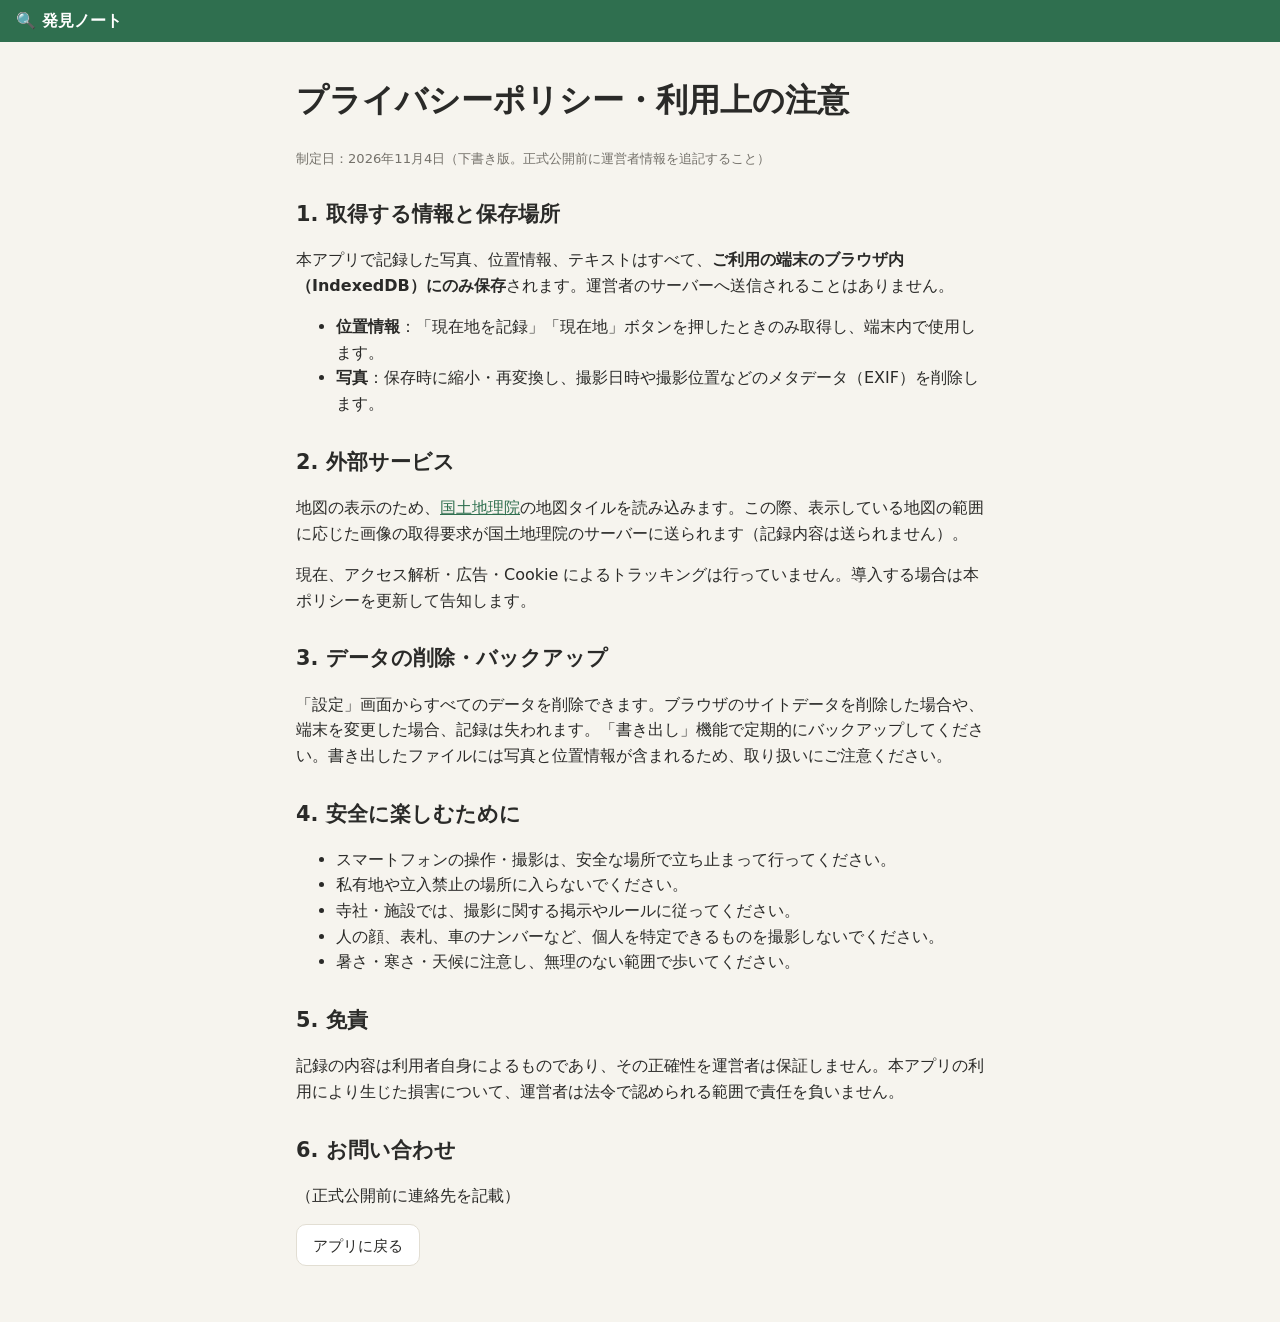
==== privacy.html @ b84bc0ec "発見ノート PWA の初版を追加 散策中に偶然見つけたものを写真・場所・気づき・仮説・調査結果・出典とともに 記録する PWA。経験値は調査の深さ（見つけた/気づいた/調べた/裏付けた）で決まる。  " ====
<!doctype html>
<html lang="ja">
<head>
  <meta charset="utf-8">
  <meta name="viewport" content="width=device-width, initial-scale=1">
  <title>プライバシーポリシー・利用上の注意｜発見ノート</title>
  <link rel="stylesheet" href="css/style.css">
  <style>.main{padding-bottom:40px} h2{margin-top:1.4em}</style>
</head>
<body>
  <header class="topbar"><a href="./#/list" class="brand">🔍 発見ノート</a></header>
  <main class="main">
    <h1>プライバシーポリシー・利用上の注意</h1>
    <p class="muted small">制定日：2026年11月4日（下書き版。正式公開前に運営者情報を追記すること）</p>

    <h2>1. 取得する情報と保存場所</h2>
    <p>本アプリで記録した写真、位置情報、テキストはすべて、<b>ご利用の端末のブラウザ内（IndexedDB）にのみ保存</b>されます。運営者のサーバーへ送信されることはありません。</p>
    <ul>
      <li><b>位置情報</b>：「現在地を記録」「現在地」ボタンを押したときのみ取得し、端末内で使用します。</li>
      <li><b>写真</b>：保存時に縮小・再変換し、撮影日時や撮影位置などのメタデータ（EXIF）を削除します。</li>
    </ul>

    <h2>2. 外部サービス</h2>
    <p>地図の表示のため、<a href="https://maps.gsi.go.jp/development/ichiran.html" target="_blank" rel="noopener">国土地理院</a>の地図タイルを読み込みます。この際、表示している地図の範囲に応じた画像の取得要求が国土地理院のサーバーに送られます（記録内容は送られません）。</p>
    <p>現在、アクセス解析・広告・Cookie によるトラッキングは行っていません。導入する場合は本ポリシーを更新して告知します。</p>

    <h2>3. データの削除・バックアップ</h2>
    <p>「設定」画面からすべてのデータを削除できます。ブラウザのサイトデータを削除した場合や、端末を変更した場合、記録は失われます。「書き出し」機能で定期的にバックアップしてください。書き出したファイルには写真と位置情報が含まれるため、取り扱いにご注意ください。</p>

    <h2>4. 安全に楽しむために</h2>
    <ul>
      <li>スマートフォンの操作・撮影は、安全な場所で立ち止まって行ってください。</li>
      <li>私有地や立入禁止の場所に入らないでください。</li>
      <li>寺社・施設では、撮影に関する掲示やルールに従ってください。</li>
      <li>人の顔、表札、車のナンバーなど、個人を特定できるものを撮影しないでください。</li>
      <li>暑さ・寒さ・天候に注意し、無理のない範囲で歩いてください。</li>
    </ul>

    <h2>5. 免責</h2>
    <p>記録の内容は利用者自身によるものであり、その正確性を運営者は保証しません。本アプリの利用により生じた損害について、運営者は法令で認められる範囲で責任を負いません。</p>

    <h2>6. お問い合わせ</h2>
    <p>（正式公開前に連絡先を記載）</p>

    <p><a class="btn" href="./#/list">アプリに戻る</a></p>
  </main>
</body>
</html>
---- css/style.css ----
:root {
  --bg: #f6f4ee;
  --card: #ffffff;
  --text: #2a2a28;
  --muted: #74716a;
  --line: #e2ded3;
  --accent: #2f6f4f;
  --accent-soft: #e3efe8;
  --danger: #c0392b;
  --warn-bg: #fff6e0;
  --warn-line: #f0d48a;
  --radius: 12px;
  --nav-h: 60px;
  color-scheme: light;
}
@media (prefers-color-scheme: dark) {
  :root {
    --bg: #181a19;
    --card: #232624;
    --text: #e9e7e1;
    --muted: #a19d94;
    --line: #363a37;
    --accent: #6cc196;
    --accent-soft: #24382d;
    --danger: #ef7563;
    --warn-bg: #3a321d;
    --warn-line: #6b5a2c;
    color-scheme: dark;
  }
}

* { box-sizing: border-box; }
html, body { margin: 0; }
body {
  background: var(--bg);
  color: var(--text);
  font-family: system-ui, -apple-system, "Hiragino Sans", "Noto Sans JP", "Yu Gothic UI", sans-serif;
  line-height: 1.6;
  -webkit-text-size-adjust: 100%;
}
a { color: var(--accent); }
h2 { font-size: 1.3rem; margin: 0.4em 0; }
h3 { font-size: 1rem; margin: 0 0 0.5em; }
h4 { font-size: 0.9rem; margin: 1em 0 0.4em; }
.muted { color: var(--muted); }
.small { font-size: 0.82rem; }
.center { text-align: center; }

/* ヘッダー */
.topbar {
  position: sticky; top: 0; z-index: 1000;
  display: flex; align-items: center; justify-content: space-between; gap: 8px;
  padding: calc(8px + env(safe-area-inset-top)) 16px 8px;
  background: var(--accent); color: #fff;
}
.brand { color: #fff; font-weight: 700; text-decoration: none; white-space: nowrap; }
.header-stats { display: flex; align-items: center; gap: 6px; font-size: 0.78rem; min-width: 0; }
.header-stats .lv { font-weight: 700; }
.header-stats .title { overflow: hidden; text-overflow: ellipsis; white-space: nowrap; }
.xpbar { width: 56px; height: 6px; background: rgba(255,255,255,0.3); border-radius: 3px; overflow: hidden; flex: none; }
.xpbar span { display: block; height: 100%; background: #ffe082; }

.main {
  max-width: 720px; margin: 0 auto;
  padding: 12px 16px calc(var(--nav-h) + 90px + env(safe-area-inset-bottom));
}

/* 下部ナビ */
.nav {
  position: fixed; bottom: 0; left: 0; right: 0; z-index: 1000;
  display: flex; height: calc(var(--nav-h) + env(safe-area-inset-bottom));
  padding-bottom: env(safe-area-inset-bottom);
  background: var(--card); border-top: 1px solid var(--line);
}
.nav a {
  flex: 1; display: flex; flex-direction: column; align-items: center; justify-content: center;
  font-size: 0.72rem; color: var(--muted); text-decoration: none;
}
.nav a span { font-size: 1.25rem; line-height: 1.2; }
.nav a.active { color: var(--accent); font-weight: 700; }
.fab {
  position: fixed; right: 16px; bottom: calc(var(--nav-h) + 16px + env(safe-area-inset-bottom)); z-index: 1001;
  width: 58px; height: 58px; border-radius: 50%;
  display: flex; align-items: center; justify-content: center;
  background: var(--accent); color: #fff; font-size: 2rem; text-decoration: none;
  box-shadow: 0 4px 12px rgba(0,0,0,0.25);
}

/* カード・ボタン */
.card {
  background: var(--card); border: 1px solid var(--line); border-radius: var(--radius);
  padding: 14px 16px; margin: 12px 0;
}
.card.error { border-color: var(--danger); }
.notice { background: var(--warn-bg); border-color: var(--warn-line); }
.notice ul { margin: 0.4em 0 0.6em; padding-left: 1.2em; }
.notice-inline { background: var(--warn-bg); border: 1px solid var(--warn-line); border-radius: 8px; padding: 8px 12px; font-size: 0.85rem; }

.btn {
  display: inline-flex; align-items: center; justify-content: center; gap: 4px;
  min-height: 42px; padding: 8px 16px; border-radius: 10px;
  border: 1px solid var(--line); background: var(--card); color: var(--text);
  font: inherit; font-size: 0.92rem; cursor: pointer; text-decoration: none;
}
.btn.primary { background: var(--accent); border-color: var(--accent); color: #fff; font-weight: 700; }
.btn.danger { color: var(--danger); border-color: var(--danger); background: transparent; }
.btn.ghost { background: transparent; }
.btn.small { min-height: 34px; padding: 4px 12px; font-size: 0.85rem; }
.btn[hidden] { display: none; }
.row { display: flex; flex-wrap: wrap; gap: 8px; align-items: center; }
.actions { display: flex; gap: 10px; justify-content: flex-end; margin: 16px 0; }
.actions.sticky {
  position: sticky; bottom: calc(var(--nav-h) + 8px + env(safe-area-inset-bottom));
  background: var(--bg); padding: 10px 0; margin-bottom: 0; z-index: 500;
}

/* 統計 */
.stats { display: grid; grid-template-columns: repeat(4, 1fr); text-align: center; padding: 10px 6px; }
.stat b { display: block; font-size: 1.3rem; }
.stat span { font-size: 0.75rem; color: var(--muted); }
.xp-line { font-size: 0.85rem; color: var(--muted); margin: -4px 0 8px; text-align: center; }

.filters { display: flex; gap: 8px; margin: 8px 0; }
.filters select, .filters input { flex: 1; min-width: 0; }

/* フォーム */
input, select, textarea {
  font: inherit; font-size: 16px; color: var(--text);
  width: 100%; padding: 9px 11px; border: 1px solid var(--line); border-radius: 8px; background: var(--card);
}
textarea { resize: vertical; }
label { display: block; margin: 0 0 10px; font-size: 0.9rem; }
label > input, label > textarea { margin-top: 4px; }
fieldset { border: none; padding: 0; margin: 0 0 10px; }
legend { font-size: 0.9rem; margin-bottom: 6px; padding: 0; }
.cats { display: flex; flex-wrap: wrap; gap: 6px; }
.cat-chip { margin: 0; }
.cat-chip input { position: absolute; opacity: 0; width: 1px; height: 1px; }
.cat-chip span {
  display: inline-block; padding: 6px 10px; border: 1px solid var(--line); border-radius: 999px;
  font-size: 0.82rem; cursor: pointer; background: var(--card);
}
.cat-chip input:checked + span { background: var(--accent); border-color: var(--accent); color: #fff; }
.cat-chip input:focus-visible + span { outline: 2px solid var(--accent); outline-offset: 2px; }
.confidence { display: flex; gap: 14px; flex-wrap: wrap; margin-top: 12px; }
.confidence legend { width: 100%; }
.confidence label { display: inline-flex; align-items: center; gap: 4px; margin: 0; }
.confidence input { width: auto; }
.source-row { display: grid; grid-template-columns: 1fr auto; gap: 6px; margin-bottom: 10px; padding-bottom: 10px; border-bottom: 1px dashed var(--line); }
.source-row input[data-k="url"] { grid-column: 1; }
.source-row button { grid-row: 1 / span 2; grid-column: 2; align-self: center; }
.photo-preview img { width: 100%; max-height: 320px; object-fit: contain; border-radius: 8px; background: #0001; }
.photo-preview { margin-bottom: 10px; }

/* 一覧 */
.cards { list-style: none; padding: 0; margin: 0; }
.item {
  display: flex; gap: 12px; align-items: center;
  padding: 10px; margin: 8px 0; border-radius: var(--radius);
  background: var(--card); border: 1px solid var(--line); color: inherit; text-decoration: none;
}
.item img, .item .noimg { width: 72px; height: 72px; border-radius: 8px; object-fit: cover; flex: none; }
.item .noimg { display: flex; align-items: center; justify-content: center; font-size: 1.8rem; }
.item .body { display: flex; flex-direction: column; min-width: 0; }
.item .name { font-weight: 700; overflow: hidden; text-overflow: ellipsis; white-space: nowrap; }
.item .meta { font-size: 0.8rem; color: var(--muted); display: flex; align-items: center; gap: 6px; }
.depth { display: inline-flex; gap: 3px; vertical-align: middle; }
.depth .dot { width: 9px; height: 9px; border-radius: 50%; border: 1.5px solid var(--accent); }
.depth .dot.on { background: var(--accent); }
.xp { font-size: 0.8rem; color: var(--accent); font-weight: 700; }

.empty { text-align: center; padding: 32px 8px; }
.empty .big { font-size: 3rem; margin: 0; }

/* 詳細 */
.detail .photo { width: 100%; max-height: 60vh; object-fit: contain; border-radius: var(--radius); background: #0002; display: block; margin-top: 8px; }
.detail .meta { font-size: 0.85rem; color: var(--muted); margin: 0; }
.hint { background: var(--accent-soft); border-radius: 8px; padding: 8px 12px; font-size: 0.85rem; margin: 8px 0 0; }
.sources { padding-left: 1.2em; margin: 0; word-break: break-all; }

/* 地図 */
.minimap { height: 220px; border-radius: 8px; overflow: hidden; margin: 8px 0; z-index: 0; }
.fullmap-wrap { position: relative; margin: -12px -16px 0; }
.fullmap { height: calc(100vh - 52px - var(--nav-h) - env(safe-area-inset-bottom)); height: calc(100dvh - 52px - var(--nav-h) - env(safe-area-inset-bottom)); z-index: 0; }
.map-locate { position: absolute; left: 12px; bottom: 24px; z-index: 600; box-shadow: 0 2px 8px rgba(0,0,0,0.2); }
.map-empty { position: absolute; top: 12px; left: 50%; transform: translateX(-50%); z-index: 600; background: var(--card); padding: 6px 12px; border-radius: 8px; font-size: 0.85rem; margin: 0; white-space: nowrap; }
.popup { display: flex; flex-direction: column; gap: 2px; min-width: 140px; }
.popup img { width: 160px; height: 110px; object-fit: cover; border-radius: 6px; }
.leaflet-container { font: inherit; }

/* 図鑑 */
.progress { height: 10px; background: var(--line); border-radius: 5px; overflow: hidden; }
.progress span { display: block; height: 100%; background: var(--accent); }
.zukan { list-style: none; padding: 0; margin: 14px 0; display: grid; grid-template-columns: repeat(auto-fill, minmax(150px, 1fr)); gap: 10px; }
.zukan li > * {
  display: flex; flex-direction: column; align-items: center; text-align: center; gap: 2px;
  height: 100%; padding: 12px 8px; border-radius: var(--radius);
  background: var(--card); border: 1px solid var(--line); color: inherit; text-decoration: none;
}
.zukan .found > a { border: 2px solid var(--c); }
.zukan .icon { font-size: 2rem; }
.zukan .name { font-weight: 700; font-size: 0.85rem; }
.zukan .count { font-size: 0.8rem; color: var(--accent); }
.zukan .locked > div { border-style: dashed; }
.zukan .locked .icon { color: var(--muted); font-weight: 700; }
.zukan .locked .name { color: var(--muted); }
.zukan .hint { background: none; padding: 0; margin: 0; font-size: 0.74rem; color: var(--muted); }
.depth-legend { list-style: none; padding: 0; margin: 0; font-size: 0.88rem; }
.depth-legend li { margin: 4px 0; }

/* トースト */
.toast {
  position: fixed; left: 50%; bottom: calc(var(--nav-h) + 90px + env(safe-area-inset-bottom)); z-index: 2000;
  transform: translateX(-50%) translateY(20px); opacity: 0; pointer-events: none;
  max-width: calc(100% - 32px); padding: 10px 16px; border-radius: 10px;
  background: #222; color: #fff; font-size: 0.9rem; text-align: center;
  transition: opacity .2s, transform .2s;
}
.toast.show { opacity: 1; transform: translateX(-50%) translateY(0); }
body[data-route="new"] .fab, body[data-route="edit"] .fab { display: none; }
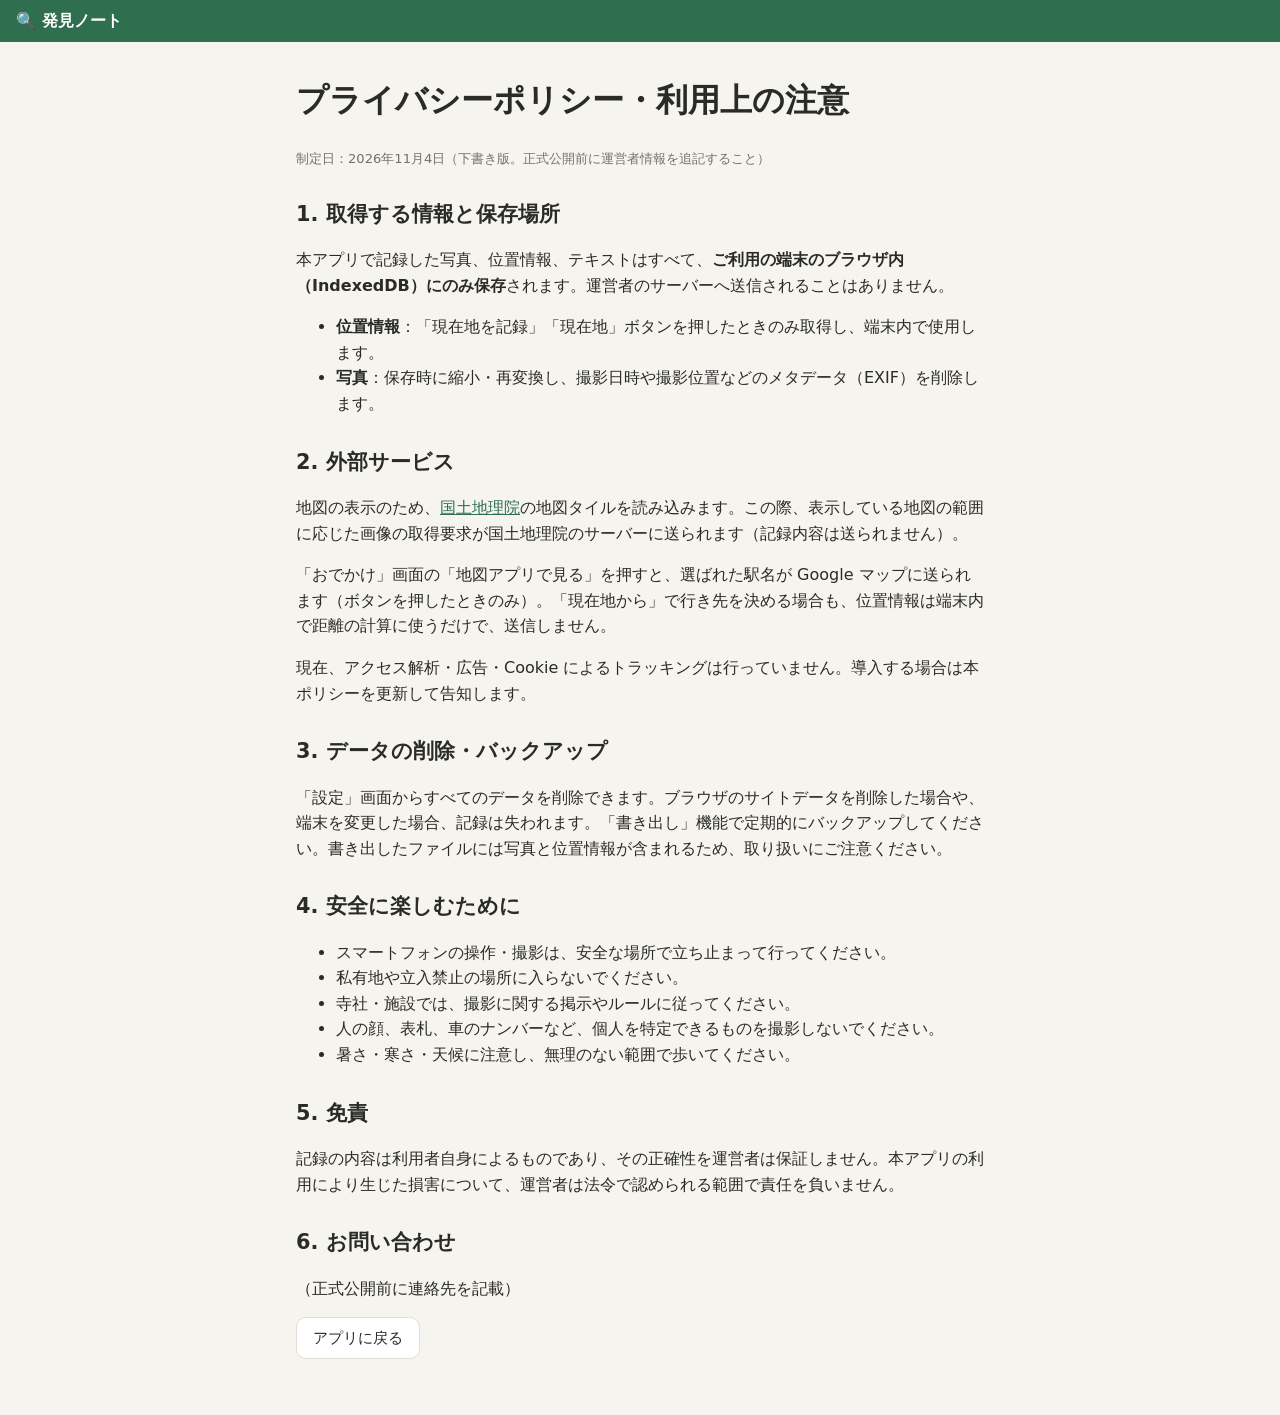
==== commit 58d8ad00: "おでかけ機能を追加：散策のスタート駅をランダムに決める - 神奈川県の駅 347 駅のデータ（国土数値情報 鉄道データ 令和6年度を加工）と生成スクリプト - 現在地または指定駅からの距離範囲、または" ====
--- a/privacy.html
+++ b/privacy.html
@@ -22,6 +22,7 @@
 
     <h2>2. 外部サービス</h2>
     <p>地図の表示のため、<a href="https://maps.gsi.go.jp/development/ichiran.html" target="_blank" rel="noopener">国土地理院</a>の地図タイルを読み込みます。この際、表示している地図の範囲に応じた画像の取得要求が国土地理院のサーバーに送られます（記録内容は送られません）。</p>
+    <p>「おでかけ」画面の「地図アプリで見る」を押すと、選ばれた駅名が Google マップに送られます（ボタンを押したときのみ）。「現在地から」で行き先を決める場合も、位置情報は端末内で距離の計算に使うだけで、送信しません。</p>
     <p>現在、アクセス解析・広告・Cookie によるトラッキングは行っていません。導入する場合は本ポリシーを更新して告知します。</p>
 
     <h2>3. データの削除・バックアップ</h2>
--- a/css/style.css
+++ b/css/style.css
@@ -218,3 +218,34 @@
 }
 .toast.show { opacity: 1; transform: translateX(-50%) translateY(0); }
 body[data-route="new"] .fab, body[data-route="edit"] .fab { display: none; }
+
+/* おでかけ */
+.segmented { display: flex; gap: 0; margin-bottom: 14px; border: 1px solid var(--accent); border-radius: 10px; overflow: hidden; }
+.segmented legend { position: absolute; width: 1px; height: 1px; overflow: hidden; clip: rect(0 0 0 0); }
+.segmented label { flex: 1; margin: 0; }
+.segmented input { position: absolute; opacity: 0; width: 1px; height: 1px; }
+.segmented span { display: block; text-align: center; padding: 9px 4px; cursor: pointer; font-size: 0.9rem; color: var(--accent); }
+.segmented input:checked + span { background: var(--accent); color: #fff; font-weight: 700; }
+.segmented input:focus-visible + span { outline: 2px solid var(--accent); outline-offset: -4px; }
+.inline-radios { display: flex; gap: 16px; flex-wrap: wrap; }
+.inline-radios legend { width: 100%; }
+.inline-radios label, label.check { display: inline-flex; align-items: center; gap: 6px; margin: 0 0 10px; }
+.inline-radios input, label.check input { width: auto; }
+.range-row { display: flex; align-items: center; gap: 8px; }
+.range-row label { flex: 1; margin: 0; }
+[hidden] { display: none !important; }
+.btn.big { width: 100%; min-height: 52px; font-size: 1.05rem; margin-top: 4px; }
+.btn:disabled { opacity: 0.55; cursor: default; }
+.go-result { text-align: center; }
+.station-name { font-size: 2.2rem; font-weight: 800; margin: 4px 0; line-height: 1.2; letter-spacing: 0.04em; }
+.station-name small { font-size: 1rem; font-weight: 700; margin-left: 4px; }
+.station-name.rolling { color: var(--muted); min-height: 2.7rem; }
+.lines { list-style: none; padding: 0; margin: 6px 0 10px; display: flex; flex-wrap: wrap; gap: 6px; justify-content: center; }
+.lines li { font-size: 0.78rem; padding: 2px 10px; border-radius: 999px; background: var(--accent-soft); }
+.go-result .hint { text-align: left; }
+.go-actions { justify-content: center; }
+.trips { list-style: none; padding: 0; margin: 12px 0 0; }
+.trips li { display: flex; flex-wrap: wrap; align-items: center; gap: 4px 10px; padding: 8px 0; border-top: 1px solid var(--line); }
+.trip-name { font-weight: 700; }
+.trip-actions { margin-left: auto; display: flex; gap: 6px; }
+.nav a { font-size: 0.68rem; }
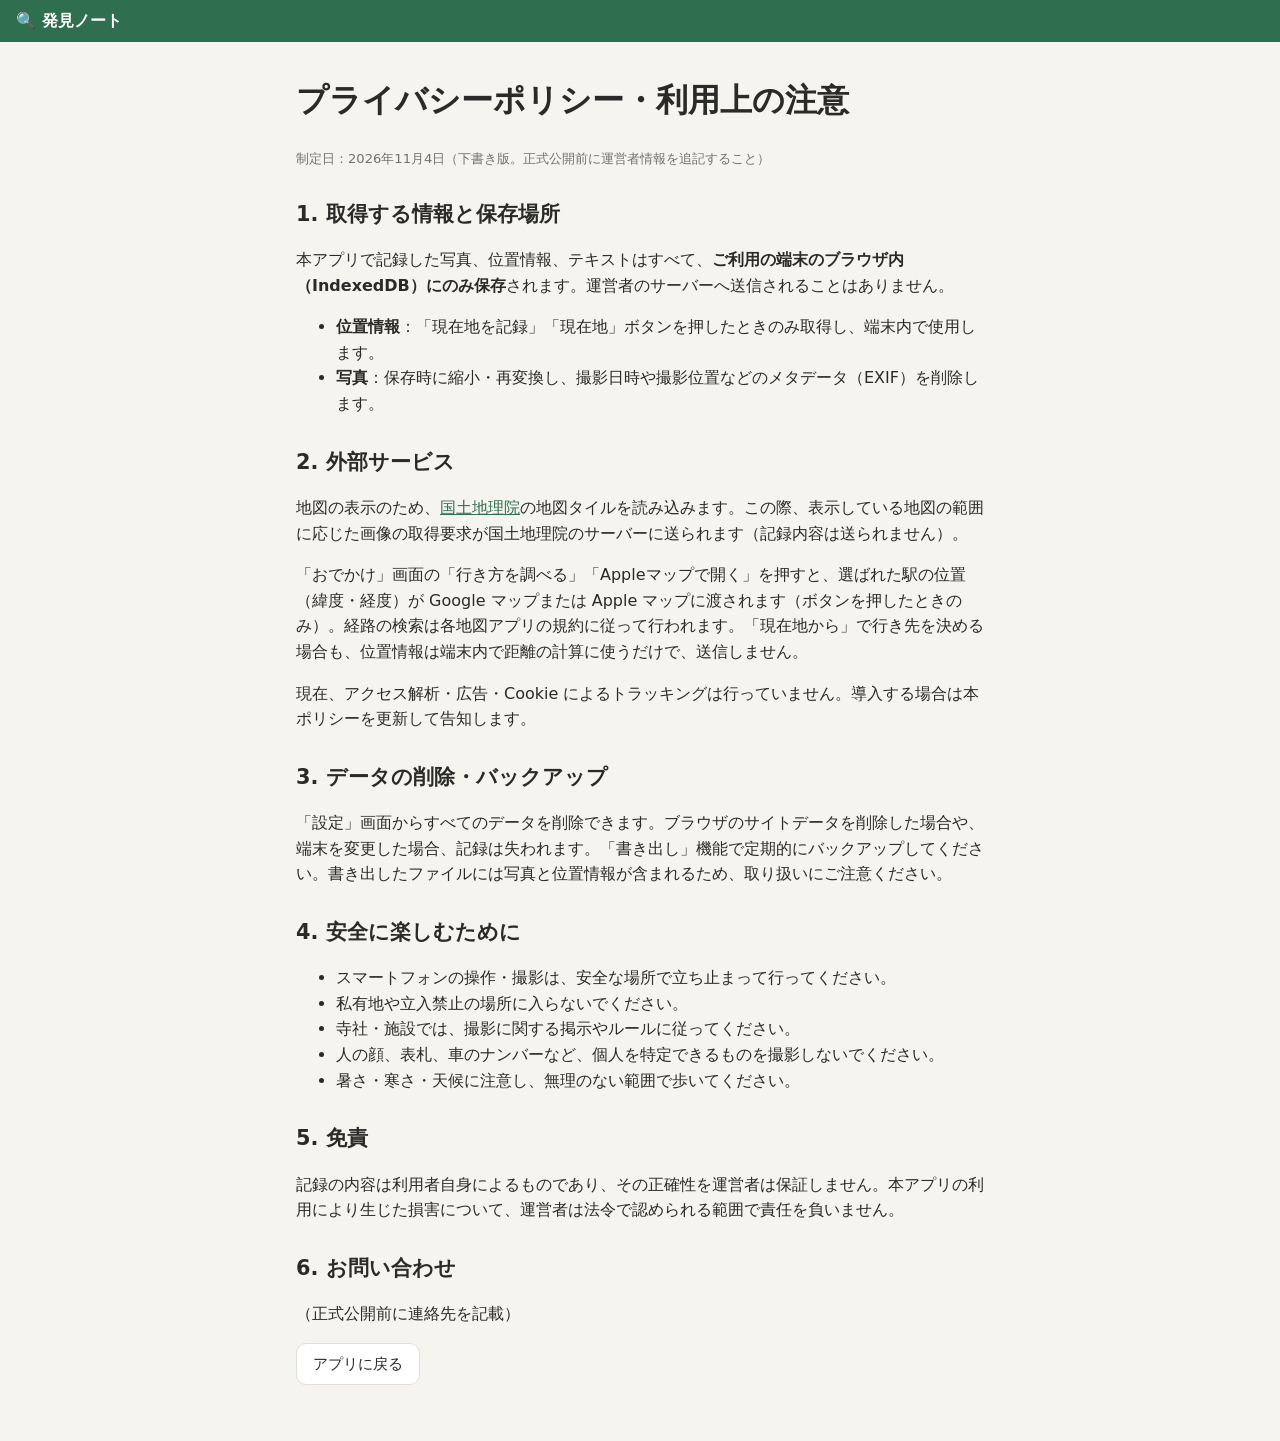
==== commit 3bbb368e: "おでかけ：「いまのおでかけ」で行き先と目的を常に表示、経路リンクを修正 (v0.9.0) - おでかけに状態（移動中→到着→終了）と目的（お題・変更可・自由に歩く）、メモを持たせた - おでかけ画面と" ====
--- a/privacy.html
+++ b/privacy.html
@@ -22,7 +22,7 @@
 
     <h2>2. 外部サービス</h2>
     <p>地図の表示のため、<a href="https://maps.gsi.go.jp/development/ichiran.html" target="_blank" rel="noopener">国土地理院</a>の地図タイルを読み込みます。この際、表示している地図の範囲に応じた画像の取得要求が国土地理院のサーバーに送られます（記録内容は送られません）。</p>
-    <p>「おでかけ」画面の「地図アプリで見る」を押すと、選ばれた駅名が Google マップに送られます（ボタンを押したときのみ）。「現在地から」で行き先を決める場合も、位置情報は端末内で距離の計算に使うだけで、送信しません。</p>
+    <p>「おでかけ」画面の「行き方を調べる」「Appleマップで開く」を押すと、選ばれた駅の位置（緯度・経度）が Google マップまたは Apple マップに渡されます（ボタンを押したときのみ）。経路の検索は各地図アプリの規約に従って行われます。「現在地から」で行き先を決める場合も、位置情報は端末内で距離の計算に使うだけで、送信しません。</p>
     <p>現在、アクセス解析・広告・Cookie によるトラッキングは行っていません。導入する場合は本ポリシーを更新して告知します。</p>
 
     <h2>3. データの削除・バックアップ</h2>
--- a/css/style.css
+++ b/css/style.css
@@ -249,3 +249,67 @@
 .trip-name { font-weight: 700; }
 .trip-actions { margin-left: auto; display: flex; gap: 6px; }
 .nav a { font-size: 0.68rem; }
+.cooldown-note { display: flex; flex-wrap: wrap; align-items: center; gap: 6px; margin-top: -4px; }
+
+/* 更新履歴 */
+.changelog { list-style: none; padding: 0; margin: 0; }
+.changelog > li { padding: 8px 0; border-top: 1px solid var(--line); }
+.changelog > li:first-child { border-top: none; padding-top: 0; }
+.cl-head { margin: 0 0 4px; }
+.changelog ul { margin: 0; padding-left: 1.2em; font-size: 0.9rem; }
+.badge { display: inline-block; font-size: 0.7rem; padding: 0 8px; border-radius: 999px; background: var(--accent); color: #fff; vertical-align: middle; }
+.update-banner { max-width: 720px; margin: 12px auto 0; padding: 0 16px; }
+.update-banner .ub-body { background: var(--accent-soft); border: 1px solid var(--accent); border-radius: var(--radius); padding: 12px 14px; }
+.update-banner ul { margin: 6px 0 10px; padding-left: 1.2em; font-size: 0.88rem; }
+
+/* グループ・ガイド・気持ち */
+.cat-group { width: 100%; margin: 8px 0 0; font-size: 0.78rem; color: var(--muted); font-weight: 700; }
+.cat-group:first-of-type { margin-top: 0; }
+.feel-chips { margin-top: 6px; }
+.filters { flex-wrap: wrap; }
+.filters select { flex: 1 1 40%; }
+.filters input { flex: 1 1 100%; }
+.feelings { display: inline-flex; flex-wrap: wrap; gap: 4px; margin: 2px 0 6px; }
+.feelings .feel { font-size: 0.8rem; padding: 1px 8px; border-radius: 999px; background: var(--warn-bg); border: 1px solid var(--warn-line); }
+.feelings.mini { margin: 0; }
+.feelings.mini .feel { font-size: 0.7rem; padding: 0 6px; }
+.zukan-group { margin: 18px 0 0; font-size: 0.95rem; }
+.zukan { margin-top: 8px; }
+.zukan .stars { font-size: 0.72rem; color: #c28a00; }
+.zukan .guide-link { font-size: 0.72rem; color: var(--accent); margin-top: 2px; }
+.zukan .locked > a { border-style: dashed; }
+.guide-head { display: flex; gap: 14px; align-items: center; border-left: 6px solid var(--c); }
+.guide-head .icon { font-size: 2.6rem; }
+.guide-head h2 { margin: 0; }
+.guide-head p { margin: 2px 0; }
+.guide-head .stars { color: #c28a00; font-size: 0.85rem; }
+.guide-list { padding-left: 1.2em; margin: 0; }
+.guide-list li { margin: 3px 0; }
+.feel-grid { list-style: none; padding: 0 !important; margin: 8px 0 0; display: grid; grid-template-columns: repeat(4, 1fr); gap: 6px; }
+.feel-grid a { display: flex; flex-direction: column; align-items: center; padding: 8px 2px; border-radius: 10px; border: 1px solid var(--line); color: var(--muted); text-decoration: none; font-size: 0.78rem; }
+.feel-grid a.has { color: var(--text); border-color: var(--warn-line); background: var(--warn-bg); }
+.feel-grid .icon { font-size: 1.4rem; }
+
+/* 路線でしぼる */
+.line-filter { border: 1px solid var(--line); border-radius: 10px; padding: 8px 12px; margin: 4px 0 12px; }
+.line-filter summary { cursor: pointer; font-size: 0.9rem; padding: 4px 0; }
+.line-filter summary span { color: var(--accent); font-weight: 700; }
+.line-groups { display: flex; flex-wrap: wrap; gap: 6px; margin: 6px 0; }
+.line-groups small { color: inherit; opacity: 0.7; font-size: 0.7rem; }
+
+/* いまのおでかけ */
+.go-form-title { margin: 18px 0 0; }
+.active-trip { border: 2px solid var(--accent); text-align: center; }
+.at-label { margin: 0; font-size: 0.85rem; font-weight: 700; color: var(--accent); }
+.status { display: inline-block; font-size: 0.72rem; padding: 0 8px; border-radius: 999px; color: #fff; background: #ef6c00; margin-left: 4px; vertical-align: middle; }
+.status.arrived { background: var(--accent); }
+.at-to { font-size: 0.95rem; font-weight: 700; }
+.at-goal { text-align: left; background: var(--accent-soft); border-radius: 8px; padding: 8px 12px; margin: 8px 0; }
+.at-goal p { margin: 0 0 6px; }
+.at-goal label { margin: 6px 0 0; }
+.at-count { margin: 8px 0 2px; }
+.at-items { list-style: none; padding: 0; margin: 0 0 6px; font-size: 0.88rem; }
+.at-steps { margin: 4px 0; }
+.m0 { margin: 0 0 4px; }
+.active-mini { display: flex; flex-direction: column; gap: 2px; border: 2px solid var(--accent); color: inherit; text-decoration: none; }
+.trip-link { background: var(--accent-soft); border-radius: 8px; padding: 8px 12px; display: flex !important; }
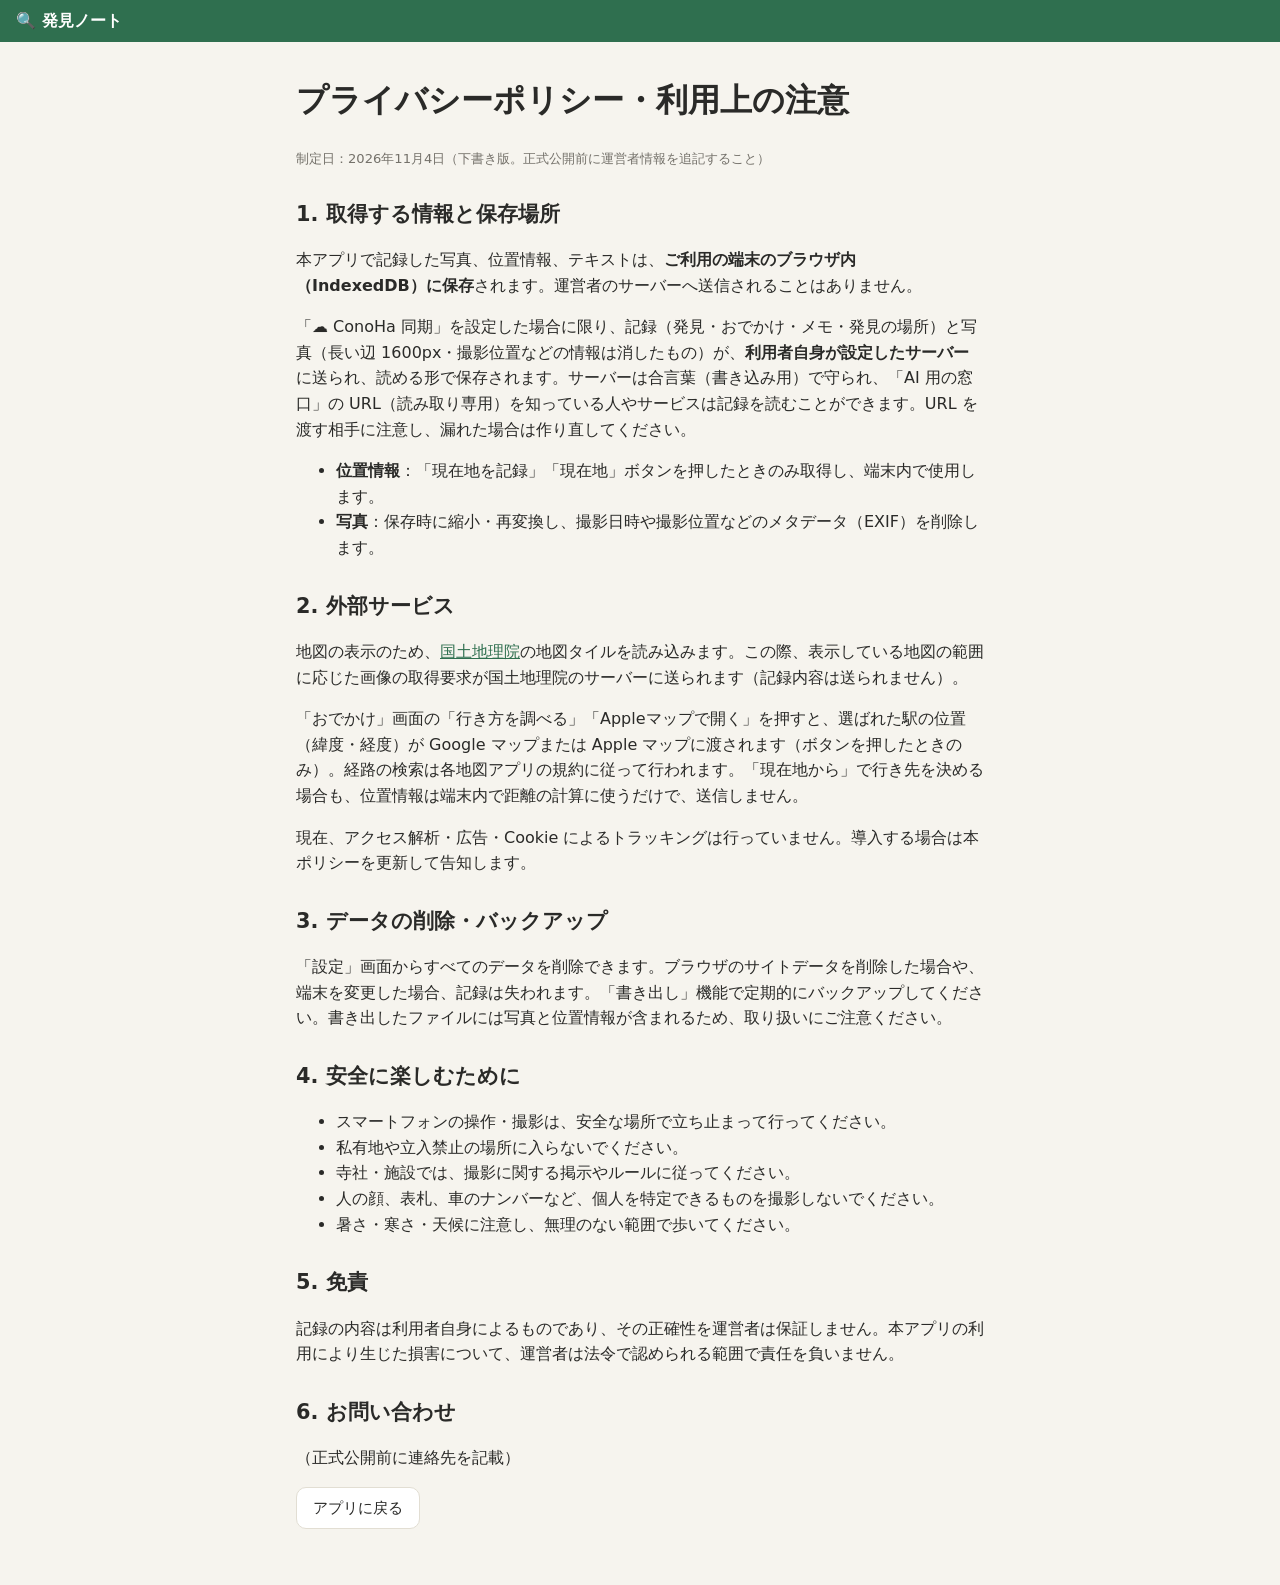
==== commit 38652d9b: "☁️ ConoHa 同期と AI 用の読み取り窓口を追加 (v0.14.0) - server/：sync.php（アプリ用・読み書き）、ai.php（AI 用・読むだけ・Markdown/JSON）" ====
--- a/privacy.html
+++ b/privacy.html
@@ -14,14 +14,15 @@
     <p class="muted small">制定日：2026年11月4日（下書き版。正式公開前に運営者情報を追記すること）</p>
 
     <h2>1. 取得する情報と保存場所</h2>
-    <p>本アプリで記録した写真、位置情報、テキストはすべて、<b>ご利用の端末のブラウザ内（IndexedDB）にのみ保存</b>されます。運営者のサーバーへ送信されることはありません。</p>
+    <p>本アプリで記録した写真、位置情報、テキストは、<b>ご利用の端末のブラウザ内（IndexedDB）に保存</b>されます。運営者のサーバーへ送信されることはありません。</p>
+    <p>「☁️ ConoHa 同期」を設定した場合に限り、記録（発見・おでかけ・メモ・発見の場所）と写真（長い辺 1600px・撮影位置などの情報は消したもの）が、<b>利用者自身が設定したサーバー</b>に送られ、読める形で保存されます。サーバーは合言葉（書き込み用）で守られ、「AI 用の窓口」の URL（読み取り専用）を知っている人やサービスは記録を読むことができます。URL を渡す相手に注意し、漏れた場合は作り直してください。</p>
     <ul>
       <li><b>位置情報</b>：「現在地を記録」「現在地」ボタンを押したときのみ取得し、端末内で使用します。</li>
       <li><b>写真</b>：保存時に縮小・再変換し、撮影日時や撮影位置などのメタデータ（EXIF）を削除します。</li>
     </ul>
 
     <h2>2. 外部サービス</h2>
-    <p>地図の表示のため、<a href="https://maps.gsi.go.jp/development/ichiran.html" target="_blank" rel="noopener">国土地理院</a>の地図タイルを読み込みます。この際、表示している地図の範囲に応じた画像の取得要求が国土地理院のサーバーに送られます（記録内容は送られません）。</p>
+    <p>地図の表示のため、<a href="https://maps.gsi.go.jp/development/ichiran.html" rel="noopener">国土地理院</a>の地図タイルを読み込みます。この際、表示している地図の範囲に応じた画像の取得要求が国土地理院のサーバーに送られます（記録内容は送られません）。</p>
     <p>「おでかけ」画面の「行き方を調べる」「Appleマップで開く」を押すと、選ばれた駅の位置（緯度・経度）が Google マップまたは Apple マップに渡されます（ボタンを押したときのみ）。経路の検索は各地図アプリの規約に従って行われます。「現在地から」で行き先を決める場合も、位置情報は端末内で距離の計算に使うだけで、送信しません。</p>
     <p>現在、アクセス解析・広告・Cookie によるトラッキングは行っていません。導入する場合は本ポリシーを更新して告知します。</p>
 
--- a/css/style.css
+++ b/css/style.css
@@ -313,3 +313,59 @@
 .m0 { margin: 0 0 4px; }
 .active-mini { display: flex; flex-direction: column; gap: 2px; border: 2px solid var(--accent); color: inherit; text-decoration: none; }
 .trip-link { background: var(--accent-soft); border-radius: 8px; padding: 8px 12px; display: flex !important; }
+
+/* 散歩の記録 */
+.at-elapsed { margin: 0 0 4px; font-weight: 700; color: var(--accent); }
+.note-form { display: flex; gap: 6px; margin: 10px 0 4px; }
+.note-form input { flex: 1; min-width: 0; }
+.at-timeline { text-align: left; }
+.timeline { list-style: none; padding: 0; margin: 4px 0; }
+.timeline li { display: flex; gap: 8px; align-items: baseline; padding: 4px 0; border-bottom: 1px dashed var(--line); font-size: 0.9rem; }
+.timeline .tl-time { font-variant-numeric: tabular-nums; color: var(--muted); font-size: 0.8rem; flex: none; width: 3em; }
+.timeline .tl-text { flex: 1; word-break: break-word; }
+.timeline .tl-start .tl-text, .timeline .tl-end .tl-text { color: var(--accent); font-weight: 700; }
+.timeline .tl-del { min-height: 28px; padding: 0 8px; }
+.trip-detail { flex-basis: 100%; order: 5; font-size: 0.88rem; }
+.trip-detail summary { cursor: pointer; color: var(--accent); }
+
+.exif-row { background: var(--accent-soft); border-radius: 8px; padding: 6px 10px; font-size: 0.85rem; margin: -4px 0 8px; display: flex; flex-wrap: wrap; gap: 6px; align-items: center; }
+.exif-row[hidden] { display: none; }
+
+/* 複数の写真 */
+.photo-grid { list-style: none; padding: 0; margin: 0; display: grid; grid-template-columns: repeat(3, 1fr); gap: 6px; }
+.photo-grid li { position: relative; aspect-ratio: 1; border-radius: 8px; overflow: hidden; background: #0001; }
+.photo-grid img { width: 100%; height: 100%; object-fit: cover; display: block; }
+.ph-btn { position: absolute; border: none; border-radius: 6px; background: rgba(0,0,0,0.6); color: #fff; font: inherit; font-size: 0.72rem; padding: 4px 7px; cursor: pointer; }
+.ph-del { top: 4px; right: 4px; }
+.ph-cover { left: 4px; bottom: 4px; }
+.cover-label { position: absolute; left: 4px; bottom: 4px; font-size: 0.72rem; padding: 2px 7px; border-radius: 6px; background: var(--accent); color: #fff; }
+.gallery { display: flex; overflow-x: auto; scroll-snap-type: x mandatory; gap: 0; border-radius: var(--radius); margin-top: 8px; -webkit-overflow-scrolling: touch; }
+.gallery .photo { flex: 0 0 100%; scroll-snap-align: center; margin: 0; border-radius: 0; }
+.gallery-count { text-align: center; margin: 4px 0 0; font-size: 0.85rem; }
+.thumbwrap { position: relative; flex: none; display: block; }
+.photo-count { position: absolute; right: 3px; bottom: 3px; font-size: 0.65rem; padding: 0 5px; border-radius: 6px; background: rgba(0,0,0,0.6); color: #fff; }
+
+/* 図鑑：見つけたもの／探し方 */
+.zukan .found > div { padding: 10px 6px; }
+.zukan .tile-main { display: flex; flex-direction: column; align-items: center; gap: 2px; color: inherit; text-decoration: none; width: 100%; }
+.zukan .tile-actions { display: flex; flex-wrap: wrap; justify-content: center; gap: 4px; margin-top: 6px; }
+.zukan .tile-actions .btn { min-height: 30px; padding: 2px 10px; font-size: 0.78rem; }
+.zukan .found > div { border: 2px solid var(--c); }
+.cat-head { display: flex; align-items: center; gap: 10px; border-left: 6px solid var(--c); flex-wrap: wrap; }
+.cat-head .icon { font-size: 2rem; }
+.cat-head > div { flex: 1; min-width: 120px; }
+
+.segmented span { padding-left: 2px; padding-right: 2px; }
+
+/* ☁️ 同期 */
+.sync-status { background: var(--accent-soft); border-radius: 8px; padding: 8px 12px; margin: 8px 0; font-size: 0.9rem; }
+.sync-status p { margin: 2px 0; }
+.sync-status.err { background: var(--warn-bg); border: 1px solid var(--warn-line); }
+.err-text { color: var(--danger); }
+.sync-more { margin-top: 10px; font-size: 0.9rem; }
+.sync-more summary { cursor: pointer; color: var(--accent); }
+.sync-more ol { padding-left: 1.3em; }
+code.hash { word-break: break-all; font-size: 0.75rem; background: var(--bg); padding: 2px 4px; border-radius: 4px; display: inline-block; max-width: 100%; }
+.ai-title { margin-top: 18px; }
+.sync-first { background: var(--warn-bg); border: 1px solid var(--warn-line); border-radius: 8px; padding: 10px 12px; margin: 8px 0; }
+.sync-first ol { padding-left: 1.3em; margin: 6px 0; }
